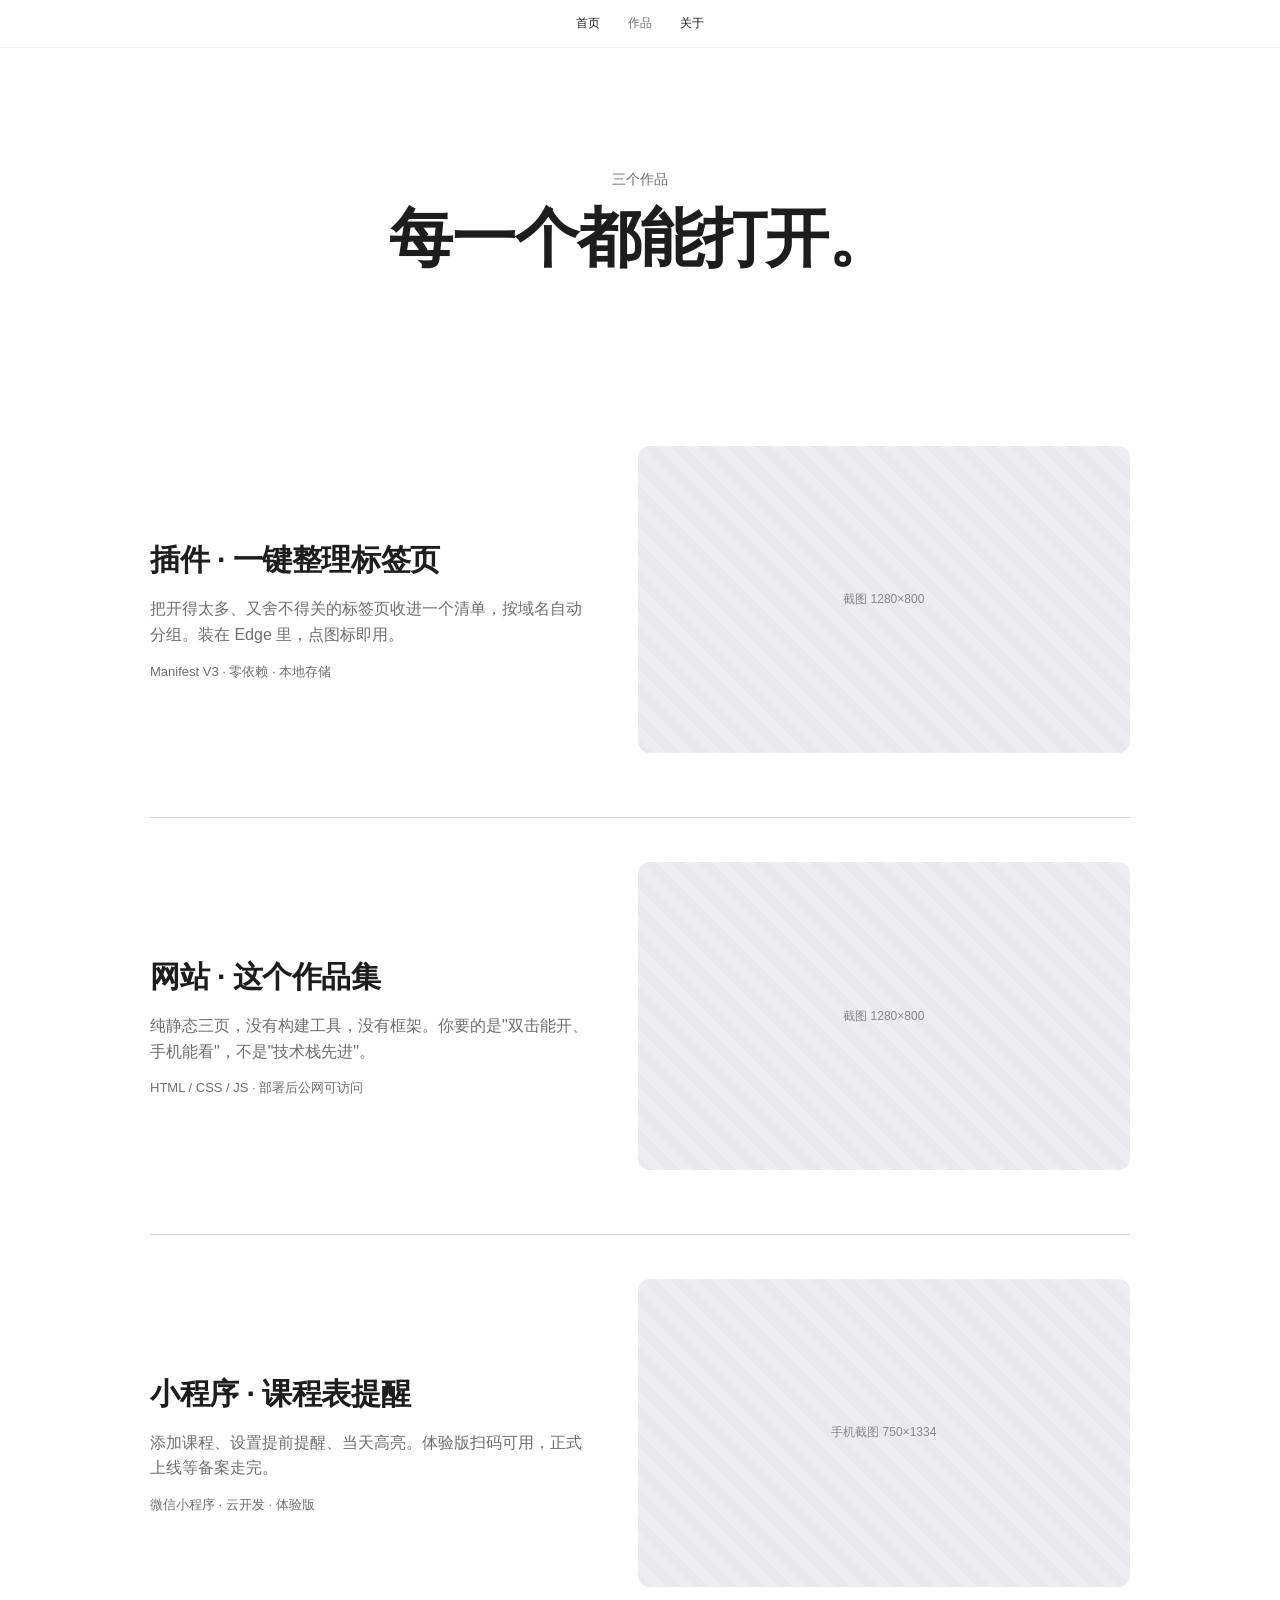
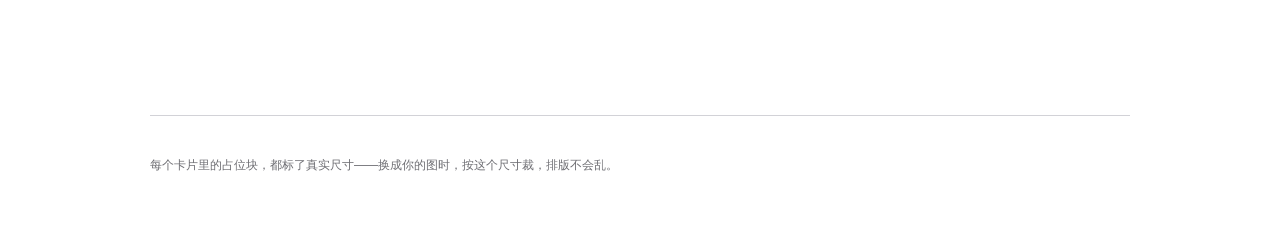
==== works.html @ 01006911 "作品集骨架 + 药丸画廊 demo（合作课 W2 第 3 步）" ====
<!DOCTYPE html>
<html lang="zh-CN">
<head>
<meta charset="UTF-8">
<meta name="viewport" content="width=device-width, initial-scale=1">
<title>作品 · 我的作品集</title>
<link rel="stylesheet" href="assets/style.css">
<link rel="icon" href="data:image/svg+xml,%3Csvg xmlns='http://www.w3.org/2000/svg' viewBox='0 0 32 32'%3E%3Crect width='32' height='32' rx='8' fill='%230071e3'/%3E%3C/svg%3E">
</head>
<body>

<nav class="nav">
  <a href="index.html">首页</a>
  <a href="works.html" aria-current="page">作品</a>
  <a href="about.html">关于</a>
</nav>

<header class="hero wrap" style="padding-bottom:64px">
  <div class="eyebrow">三个作品</div>
  <h1>每一个都能打开。</h1>
</header>

<main class="wrap section--tight">

  <div class="row">
    <div>
      <h2>插件 · 一键整理标签页</h2>
      <p>把开得太多、又舍不得关的标签页收进一个清单，按域名自动分组。装在 Edge 里，点图标即用。</p>
      <p class="meta" style="margin-top:14px;font-size:13px">Manifest V3 · 零依赖 · 本地存储</p>
    </div>
    <div class="ph" style="aspect-ratio:16/10">截图 1280×800</div>
  </div>

  <div class="row">
    <div>
      <h2>网站 · 这个作品集</h2>
      <p>纯静态三页，没有构建工具，没有框架。你要的是"双击能开、手机能看"，不是"技术栈先进"。</p>
      <p class="meta" style="margin-top:14px;font-size:13px">HTML / CSS / JS · 部署后公网可访问</p>
    </div>
    <div class="ph" style="aspect-ratio:16/10">截图 1280×800</div>
  </div>

  <div class="row">
    <div>
      <h2>小程序 · 课程表提醒</h2>
      <p>添加课程、设置提前提醒、当天高亮。体验版扫码可用，正式上线等备案走完。</p>
      <p class="meta" style="margin-top:14px;font-size:13px">微信小程序 · 云开发 · 体验版</p>
    </div>
    <div class="ph" style="aspect-ratio:16/10">手机截图 750×1334</div>
  </div>

</main>

<footer class="foot wrap">
  每个卡片里的占位块，都标了真实尺寸——换成你的图时，按这个尺寸裁，排版不会乱。
</footer>

</body>
</html>
---- assets/style.css ----
/* ==========================================================
   手感令牌 —— 全部数值来自 apple.com.cn/store 实测
   规则：1) 只动 opacity / transform  2) 一屏最多 2 种时长
        3) 用 transition 不用 animation（可被打断）
   ========================================================== */
:root {
  --ease-apple: cubic-bezier(0.4, 0, 0.6, 1);
  --t-fast: 100ms;   /* 按压 */
  --t-base: 240ms;   /* 淡入 + 位移 */
  --t-slow: 320ms;   /* hover 变色、弹层 */
  --t-page: 400ms;   /* 页面切换（苹果没有，我们自己加） */

  --ink: #1d1d1f;
  --ink-2: #6e6e73;
  --line: #d2d2d7;
  --bg-soft: #f5f5f7;
  --accent: #0071e3;
  --radius: 18px;
}

* { box-sizing: border-box; margin: 0; padding: 0; }

html { scroll-behavior: smooth; }

body {
  /* Windows 上没有 SF Pro / PingFang，按实测字体栈回退到 Segoe UI + 雅黑 */
  font-family: "SF Pro SC", "SF Pro Text", -apple-system, "Segoe UI",
               "PingFang SC", "Microsoft YaHei", Helvetica, Arial, sans-serif;
  font-size: 17px;          /* 实测：苹果正文不是 16px */
  line-height: 1.6;
  color: var(--ink);
  background: #fff;
  -webkit-font-smoothing: antialiased;
}

/* ---------- 导航 ---------- */
.nav {
  position: sticky; top: 0; z-index: 10;
  height: 48px;
  display: flex; align-items: center; justify-content: center;
  gap: 28px;
  background: rgba(255, 255, 255, 0.85);
  backdrop-filter: saturate(180%) blur(20px);
  border-bottom: 1px solid rgba(0, 0, 0, 0.06);
}
.nav a {
  font-size: 12px;
  color: var(--ink);
  text-decoration: none;
  transition: color var(--t-slow) var(--ease-apple),
              opacity var(--t-slow) var(--ease-apple);
}
.nav a:hover { color: var(--accent); }
.nav a[aria-current="page"] { color: var(--ink-2); }

/* ---------- 通用容器 ---------- */
.wrap { max-width: 980px; margin: 0 auto; padding: 0 24px; }
.section { padding: 96px 0; }
.section--tight { padding: 64px 0; }

/* ---------- 首屏 ---------- */
.hero {
  padding: 120px 0 96px;
  text-align: center;
}
.hero .eyebrow {
  font-size: 14px; color: var(--ink-2); letter-spacing: 0.01em;
  margin-bottom: 14px;
}
.hero h1 {
  font-size: clamp(34px, 6vw, 64px);
  line-height: 1.08;
  letter-spacing: -0.02em;
  font-weight: 600;
  max-width: 16em;
  margin: 0 auto;
}
.hero p.sub {
  margin: 22px auto 0;
  max-width: 30em;
  color: var(--ink-2);
  font-size: 19px;
}
.actions { margin-top: 34px; display: flex; gap: 14px; justify-content: center; flex-wrap: wrap; }

/* ---------- 按钮 ---------- */
.btn {
  display: inline-block;
  padding: 11px 22px;
  border-radius: 980px;
  font-size: 15px;
  text-decoration: none;
  transition: opacity var(--t-slow) var(--ease-apple),
              transform var(--t-fast) var(--ease-apple),
              background-color var(--t-slow) var(--ease-apple);
}
.btn:active { transform: scale(0.97); }
.btn--primary { background: var(--accent); color: #fff; }
.btn--primary:hover { opacity: 0.88; }
.btn--ghost { color: var(--accent); }
.btn--ghost:hover { background: rgba(0, 113, 227, 0.06); }

/* ---------- 卡片 ---------- */
.grid { display: grid; grid-template-columns: repeat(3, 1fr); gap: 16px; }
.card {
  background: var(--bg-soft);
  border-radius: var(--radius);
  padding: 28px 24px 30px;
  transition: transform var(--t-base) var(--ease-apple),
              opacity var(--t-base) var(--ease-apple);
}
.card:hover { transform: translateY(-4px); }
.card h3 { font-size: 21px; letter-spacing: -0.01em; margin-bottom: 8px; font-weight: 600; }
.card p { font-size: 14px; color: var(--ink-2); }
.card .meta { margin-top: 16px; font-size: 12px; color: var(--ink-2); }

/* 占位图：图还没到位时用它，标注真实尺寸，最后替换 */
.ph {
  width: 100%; aspect-ratio: 4 / 3;
  border-radius: 12px;
  margin-bottom: 20px;
  display: flex; align-items: center; justify-content: center;
  font-size: 12px; color: #86868b;
  background: repeating-linear-gradient(45deg, #e8e8ed 0 10px, #ededf2 10px 20px);
}

/* ---------- 列表页 ---------- */
.row {
  display: grid; grid-template-columns: 1fr 1.1fr; gap: 40px; align-items: center;
  padding: 44px 0;
  border-bottom: 1px solid var(--line);
}
.row:last-child { border-bottom: 0; }
.row h2 { font-size: 30px; letter-spacing: -0.015em; font-weight: 600; margin-bottom: 12px; }
.row p { color: var(--ink-2); font-size: 16px; }

/* ---------- 页脚 ---------- */
.foot {
  border-top: 1px solid var(--line);
  padding: 40px 0 60px;
  font-size: 12px;
  color: var(--ink-2);
}

/* ---------- 手机 ---------- */
@media (max-width: 734px) {
  body { font-size: 16px; }
  .section { padding: 64px 0; }
  .hero { padding: 72px 0 56px; }
  .grid { grid-template-columns: 1fr; }
  .row { grid-template-columns: 1fr; gap: 20px; padding: 32px 0; }
  .row h2 { font-size: 24px; }
  .nav { gap: 18px; }
}

/* ==========================================================
   第 ② 步：页面切换过渡（已开启）
   跨文档 View Transitions；不支持的浏览器自动降级为直接切换。
   注意：必须用 http 打开（双击「启动.bat」），file:// 下不生效。
   ========================================================== */
@view-transition { navigation: auto; }

::view-transition-old(root) {
  animation: 150ms var(--ease-apple) both fade-out;
}
::view-transition-new(root) {
  animation: 250ms var(--ease-apple) both fade-in-up;
}
@keyframes fade-out { to { opacity: 0; } }
@keyframes fade-in-up { from { opacity: 0; transform: translateY(8px); } }

@media (prefers-reduced-motion: reduce) {
  ::view-transition-old(root),
  ::view-transition-new(root) { animation: none; }
}
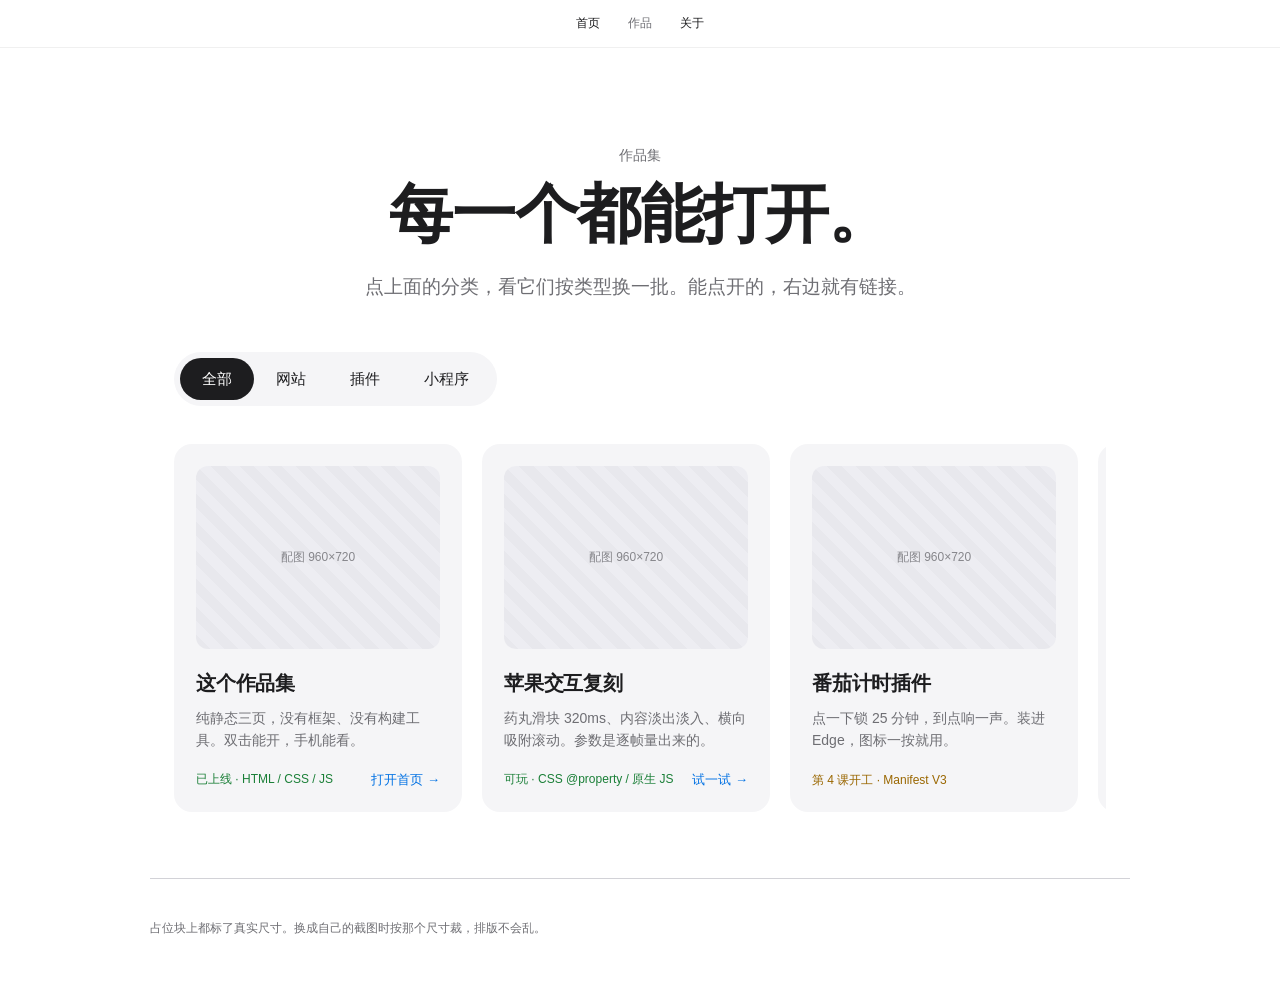
==== commit 43ab1850: "作品页改成分类药丸 + 横向卡片画廊（复刻苹果交互）" ====
--- a/works.html
+++ b/works.html
@@ -15,45 +15,150 @@
   <a href="about.html">关于</a>
 </nav>
 
-<header class="hero wrap" style="padding-bottom:64px">
-  <div class="eyebrow">三个作品</div>
+<header class="hero wrap" style="padding:96px 0 24px">
+  <div class="eyebrow">作品集</div>
   <h1>每一个都能打开。</h1>
+  <p class="sub">点上面的分类，看它们按类型换一批。能点开的，右边就有链接。</p>
 </header>
 
-<main class="wrap section--tight">
+<main class="wrap">
 
-  <div class="row">
-    <div>
-      <h2>插件 · 一键整理标签页</h2>
-      <p>把开得太多、又舍不得关的标签页收进一个清单，按域名自动分组。装在 Edge 里，点图标即用。</p>
-      <p class="meta" style="margin-top:14px;font-size:13px">Manifest V3 · 零依赖 · 本地存储</p>
+  <div class="gw-bar">
+    <div class="gw-bar-inner" role="tablist" aria-label="作品分类">
+      <button role="tab" id="tab-all"    aria-selected="true"  aria-controls="gw-panel">全部</button>
+      <button role="tab" id="tab-site"   aria-selected="false" aria-controls="gw-panel">网站</button>
+      <button role="tab" id="tab-plugin" aria-selected="false" aria-controls="gw-panel">插件</button>
+      <button role="tab" id="tab-mini"   aria-selected="false" aria-controls="gw-panel">小程序</button>
     </div>
-    <div class="ph" style="aspect-ratio:16/10">截图 1280×800</div>
   </div>
 
-  <div class="row">
-    <div>
-      <h2>网站 · 这个作品集</h2>
-      <p>纯静态三页，没有构建工具，没有框架。你要的是"双击能开、手机能看"，不是"技术栈先进"。</p>
-      <p class="meta" style="margin-top:14px;font-size:13px">HTML / CSS / JS · 部署后公网可访问</p>
+  <div class="gw-stage" id="gw-stage">
+    <div class="gw-panel" id="gw-panel">
+      <div class="gw-track" id="gw-track"><!-- 卡片由 JS 生成 --></div>
     </div>
-    <div class="ph" style="aspect-ratio:16/10">截图 1280×800</div>
-  </div>
-
-  <div class="row">
-    <div>
-      <h2>小程序 · 课程表提醒</h2>
-      <p>添加课程、设置提前提醒、当天高亮。体验版扫码可用，正式上线等备案走完。</p>
-      <p class="meta" style="margin-top:14px;font-size:13px">微信小程序 · 云开发 · 体验版</p>
-    </div>
-    <div class="ph" style="aspect-ratio:16/10">手机截图 750×1334</div>
   </div>
 
 </main>
 
-<footer class="foot wrap">
-  每个卡片里的占位块，都标了真实尺寸——换成你的图时，按这个尺寸裁，排版不会乱。
+<footer class="foot wrap" style="margin-top:56px">
+  占位块上都标了真实尺寸。换成自己的截图时按那个尺寸裁，排版不会乱。
 </footer>
 
+<script>
+// ---------- 作品数据：改这里就是改作品页 ----------
+const WORKS = [
+  {
+    cat: "site",
+    title: "这个作品集",
+    desc: "纯静态三页，没有框架、没有构建工具。双击能开，手机能看。",
+    tag: "HTML / CSS / JS",
+    status: "已上线",
+    state: "done",
+    href: "index.html",
+    linkText: "打开首页"
+  },
+  {
+    cat: "site",
+    title: "苹果交互复刻",
+    desc: "药丸滑块 320ms、内容淡出淡入、横向吸附滚动。参数是逐帧量出来的。",
+    tag: "CSS @property / 原生 JS",
+    status: "可玩",
+    state: "done",
+    href: "demo-tabs.html",
+    linkText: "试一试"
+  },
+  {
+    cat: "plugin",
+    title: "番茄计时插件",
+    desc: "点一下锁 25 分钟，到点响一声。装进 Edge，图标一按就用。",
+    tag: "Manifest V3",
+    status: "第 4 课开工",
+    state: "doing",
+    href: "",
+    linkText: ""
+  },
+  {
+    cat: "mini",
+    title: "二手书流转",
+    desc: "拍照上传，别人扫码看详情。体验版扫码可用，不背备案。",
+    tag: "微信小程序",
+    status: "第 10 课开工",
+    state: "doing",
+    href: "",
+    linkText: ""
+  }
+];
+
+const track = document.getElementById("gw-track");
+const stage = document.getElementById("gw-stage");
+const panel = document.getElementById("gw-panel");
+const bar   = document.querySelector(".gw-bar-inner");
+const tabs  = [...document.querySelectorAll('[role="tab"]')];
+
+function render(cat) {
+  const list = cat === "all" ? WORKS : WORKS.filter(w => w.cat === cat);
+  track.innerHTML = list.map(w => `
+    <article class="gw-card">
+      <div class="gw-thumb">配图 960×720</div>
+      <h3>${w.title}</h3>
+      <p>${w.desc}</p>
+      <div class="gw-meta">
+        <span class="gw-status--${w.state}">${w.status} · ${w.tag}</span>
+        ${w.href ? `<a class="gw-open" href="${w.href}">${w.linkText} →</a>` : ""}
+      </div>
+    </article>`).join("");
+  track.scrollLeft = 0;
+}
+
+function movePill(btn) {
+  bar.style.setProperty("--pill-left", btn.offsetLeft + "px");
+  bar.style.setProperty("--pill-width", btn.offsetWidth + "px");
+}
+
+let current = "all";
+
+function switchTo(cat) {
+  if (cat === current) return;
+  const h0 = stage.getBoundingClientRect().height;
+  stage.style.height = h0 + "px";
+  void stage.offsetHeight;
+  panel.classList.add("is-out");            // 先淡出 150ms
+  setTimeout(() => {
+    render(cat);
+    current = cat;
+    stage.style.height = "auto";            // 量新高度
+    const h1 = stage.getBoundingClientRect().height;
+    stage.style.height = h0 + "px";
+    void stage.offsetHeight;
+    stage.style.height = h1 + "px";         // 900ms 缓过去
+    panel.classList.remove("is-out");       // 再淡入 300ms
+  }, 150);
+}
+
+tabs.forEach(btn => btn.addEventListener("click", () => {
+  const cat = btn.id.replace("tab-", "");
+  if (cat === current) return;
+  tabs.forEach(t => t.setAttribute("aria-selected", String(t === btn)));
+  movePill(btn);
+  switchTo(cat);
+}));
+
+bar.addEventListener("keydown", e => {
+  if (e.key !== "ArrowLeft" && e.key !== "ArrowRight") return;
+  const i = tabs.findIndex(t => t.getAttribute("aria-selected") === "true");
+  const next = tabs[(i + (e.key === "ArrowRight" ? 1 : tabs.length - 1)) % tabs.length];
+  next.focus(); next.click();
+});
+
+render("all");
+requestAnimationFrame(() => movePill(tabs[0]));
+window.addEventListener("resize", () => {
+  const active = tabs.find(t => t.getAttribute("aria-selected") === "true");
+  bar.style.transition = "none";
+  movePill(active);
+  stage.style.height = "auto";          // 窗口变了，高度交还给内容自己算
+  requestAnimationFrame(() => { bar.style.transition = ""; });
+});
+</script>
 </body>
 </html>
--- a/assets/style.css
+++ b/assets/style.css
@@ -173,3 +173,98 @@
   ::view-transition-old(root),
   ::view-transition-new(root) { animation: none; }
 }
+
+/* ==========================================================
+   作品画廊：分类药丸 + 横滑卡片
+   数值来自 apple.com.cn/mac 实测：药丸 320ms、淡出 150ms + 淡入 300ms
+   ========================================================== */
+@property --pill-left  { syntax: '<length>'; inherits: true; initial-value: 0px; }
+@property --pill-width { syntax: '<length>'; inherits: true; initial-value: 0px; }
+
+:root {
+  --ease-switch: cubic-bezier(0.4, 0, 0.2, 1);
+  --ease-height: cubic-bezier(0.25, 0.1, 0.25, 1);
+}
+
+.gw-bar { margin: 26px 0 34px; }
+.gw-bar-inner {
+  position: relative;
+  display: inline-flex;
+  padding: 6px;
+  border-radius: 980px;
+  background: var(--bg-soft);
+}
+.gw-bar-inner::before {
+  content: "";
+  position: absolute;
+  top: 6px;
+  left: var(--pill-left);
+  width: var(--pill-width);
+  height: calc(100% - 12px);
+  border-radius: 980px;
+  background: var(--ink);
+  transition: --pill-left 320ms var(--ease-switch),
+              --pill-width 320ms var(--ease-switch);
+}
+.gw-bar button {
+  position: relative; z-index: 1;
+  appearance: none; border: 0; background: none; cursor: pointer;
+  font: inherit; font-size: 15px;
+  padding: 9px 22px; border-radius: 980px;
+  color: var(--ink);
+  transition: color 160ms var(--ease-apple), opacity 100ms var(--ease-apple);
+}
+.gw-bar button[aria-selected="true"] { color: #fff; }
+.gw-bar button:hover { opacity: 0.7; }
+.gw-bar button[aria-selected="true"]:hover { opacity: 1; }
+
+.gw-stage { overflow: hidden; transition: height 900ms var(--ease-height); }
+.gw-panel { transition: opacity 300ms var(--ease-apple); }
+.gw-panel.is-out { opacity: 0; transition-duration: 150ms; }
+
+.gw-track {
+  display: flex; gap: 20px;
+  overflow-x: auto;
+  scroll-snap-type: x mandatory;
+  scrollbar-width: none;
+  padding: 4px 0 10px;
+}
+.gw-track::-webkit-scrollbar { display: none; }
+
+.gw-card {
+  flex: 0 0 288px;
+  scroll-snap-align: start;
+  display: flex; flex-direction: column;
+  background: var(--bg-soft);
+  border-radius: 18px;
+  padding: 22px;
+  transition: transform 240ms var(--ease-apple);
+}
+.gw-card:hover { transform: translateY(-3px); }
+.gw-thumb {
+  width: 100%; aspect-ratio: 4 / 3;
+  border-radius: 12px; margin-bottom: 18px;
+  display: flex; align-items: center; justify-content: center;
+  font-size: 12px; color: #86868b;
+  background: repeating-linear-gradient(45deg, #e8e8ed 0 10px, #ededf2 10px 20px);
+}
+.gw-card h3 { font-size: 20px; font-weight: 600; letter-spacing: -0.01em; }
+.gw-card p { margin-top: 8px; font-size: 14px; color: var(--ink-2); }
+.gw-meta {
+  margin-top: auto; padding-top: 18px;
+  display: flex; align-items: center; justify-content: space-between;
+  font-size: 12px; color: var(--ink-2);
+}
+.gw-status--done { color: #1a7f37; }
+.gw-status--doing { color: #9a6700; }
+.gw-open { color: var(--accent); text-decoration: none; font-size: 13px; }
+.gw-open:hover { text-decoration: underline; }
+
+@media (max-width: 734px) {
+  .gw-bar button { font-size: 14px; padding: 8px 15px; }
+  .gw-card { flex: 0 0 78vw; }
+}
+
+@media (prefers-reduced-motion: reduce) {
+  .gw-bar-inner::before, .gw-stage, .gw-panel, .gw-card { transition: none; }
+}
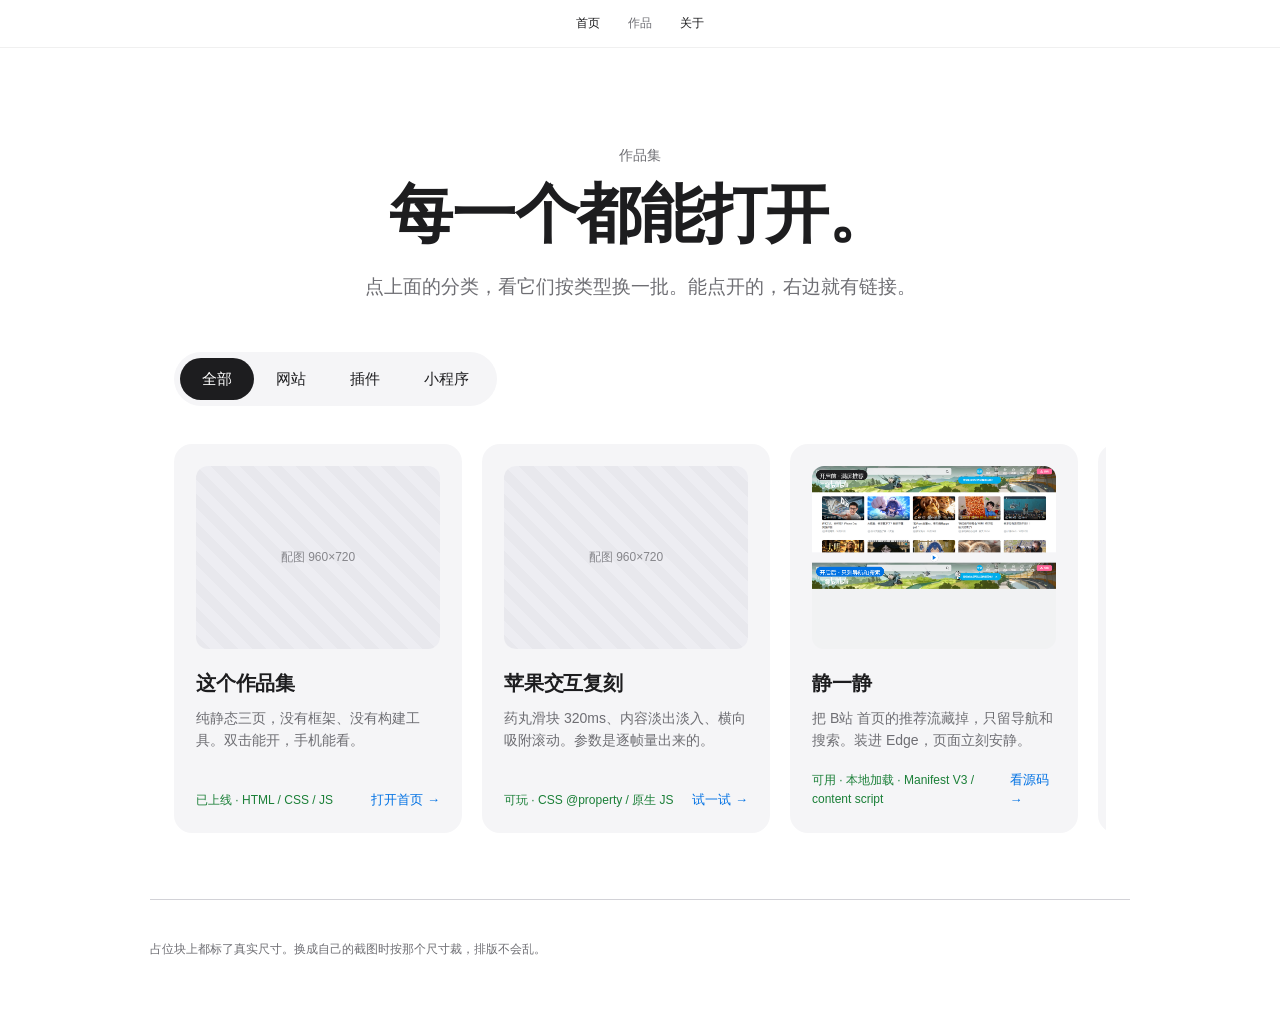
==== commit 05c840b8: "作品页：插件卡换成真做出来的「静一静」，配前后对比图" ====
--- a/works.html
+++ b/works.html
@@ -69,13 +69,14 @@
   },
   {
     cat: "plugin",
-    title: "番茄计时插件",
-    desc: "点一下锁 25 分钟，到点响一声。装进 Edge，图标一按就用。",
-    tag: "Manifest V3",
-    status: "第 4 课开工",
-    state: "doing",
-    href: "",
-    linkText: ""
+    title: "静一静",
+    desc: "把 B站 首页的推荐流藏掉，只留导航和搜索。装进 Edge，页面立刻安静。",
+    tag: "Manifest V3 / content script",
+    status: "可用 · 本地加载",
+    state: "done",
+    img: "assets/works/bili-quiet.png",
+    href: "https://github.com/1909199162-maker/bili-quiet",
+    linkText: "看源码"
   },
   {
     cat: "mini",
@@ -99,7 +100,7 @@
   const list = cat === "all" ? WORKS : WORKS.filter(w => w.cat === cat);
   track.innerHTML = list.map(w => `
     <article class="gw-card">
-      <div class="gw-thumb">配图 960×720</div>
+      <div class="gw-thumb">${w.img ? `<img src="${w.img}" alt="${w.title} 截图" loading="lazy">` : "配图 960×720"}</div>
       <h3>${w.title}</h3>
       <p>${w.desc}</p>
       <div class="gw-meta">
--- a/assets/style.css
+++ b/assets/style.css
@@ -247,7 +247,9 @@
   display: flex; align-items: center; justify-content: center;
   font-size: 12px; color: #86868b;
   background: repeating-linear-gradient(45deg, #e8e8ed 0 10px, #ededf2 10px 20px);
-}
+  overflow: hidden;
+}
+.gw-thumb img { width: 100%; height: 100%; object-fit: cover; display: block; }
 .gw-card h3 { font-size: 20px; font-weight: 600; letter-spacing: -0.01em; }
 .gw-card p { margin-top: 8px; font-size: 14px; color: var(--ink-2); }
 .gw-meta {
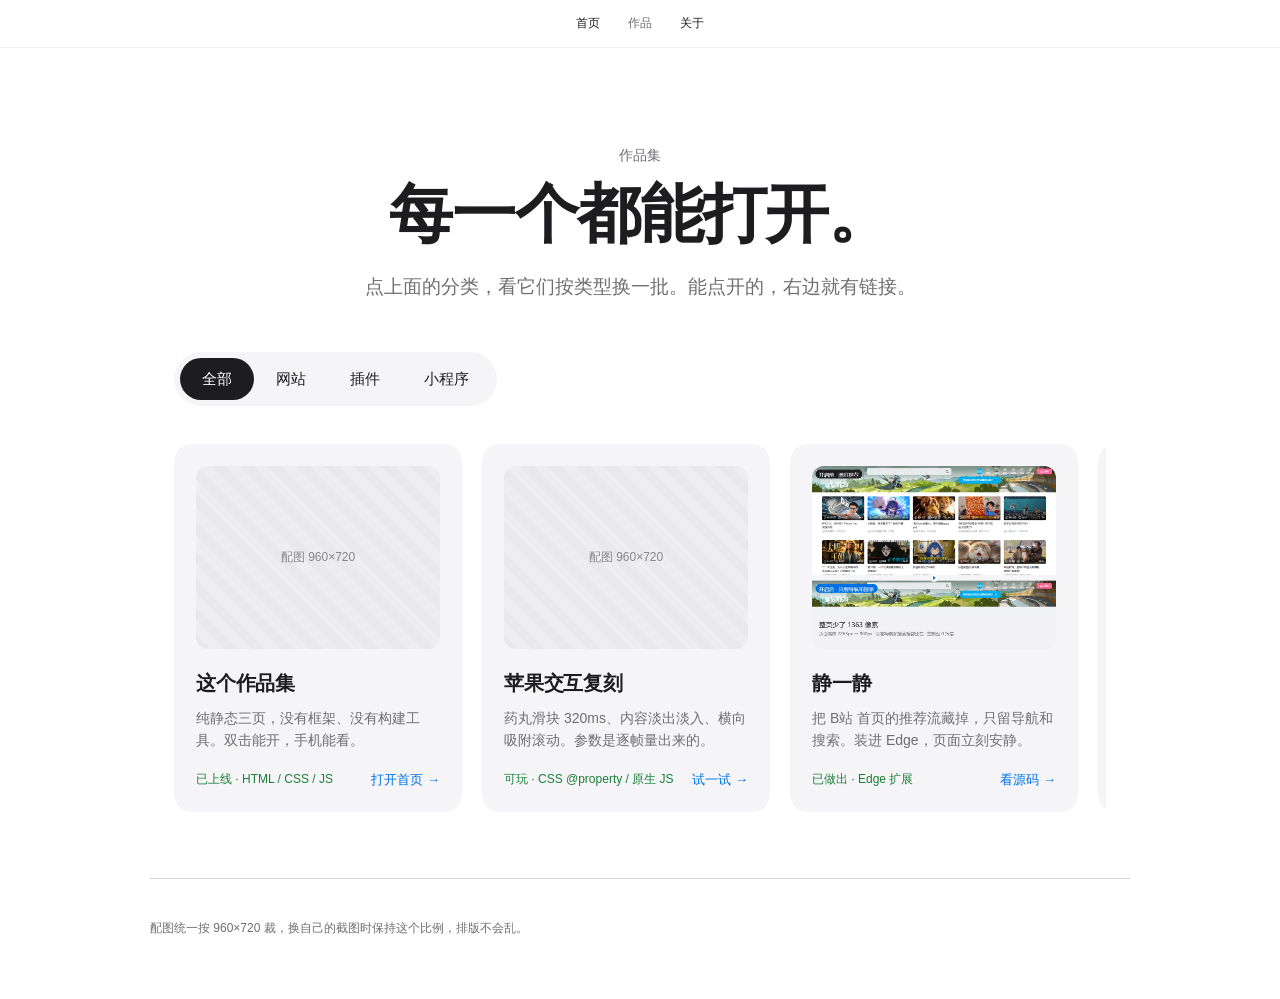
==== commit 6f0d01aa: "插件卡配图改为前后对比 + 数据条，压缩元信息避免换行" ====
--- a/works.html
+++ b/works.html
@@ -41,7 +41,7 @@
 </main>
 
 <footer class="foot wrap" style="margin-top:56px">
-  占位块上都标了真实尺寸。换成自己的截图时按那个尺寸裁，排版不会乱。
+  配图统一按 960×720 裁，换自己的截图时保持这个比例，排版不会乱。
 </footer>
 
 <script>
@@ -71,8 +71,8 @@
     cat: "plugin",
     title: "静一静",
     desc: "把 B站 首页的推荐流藏掉，只留导航和搜索。装进 Edge，页面立刻安静。",
-    tag: "Manifest V3 / content script",
-    status: "可用 · 本地加载",
+    tag: "Edge 扩展",
+    status: "已做出",
     state: "done",
     img: "assets/works/bili-quiet.png",
     href: "https://github.com/1909199162-maker/bili-quiet",
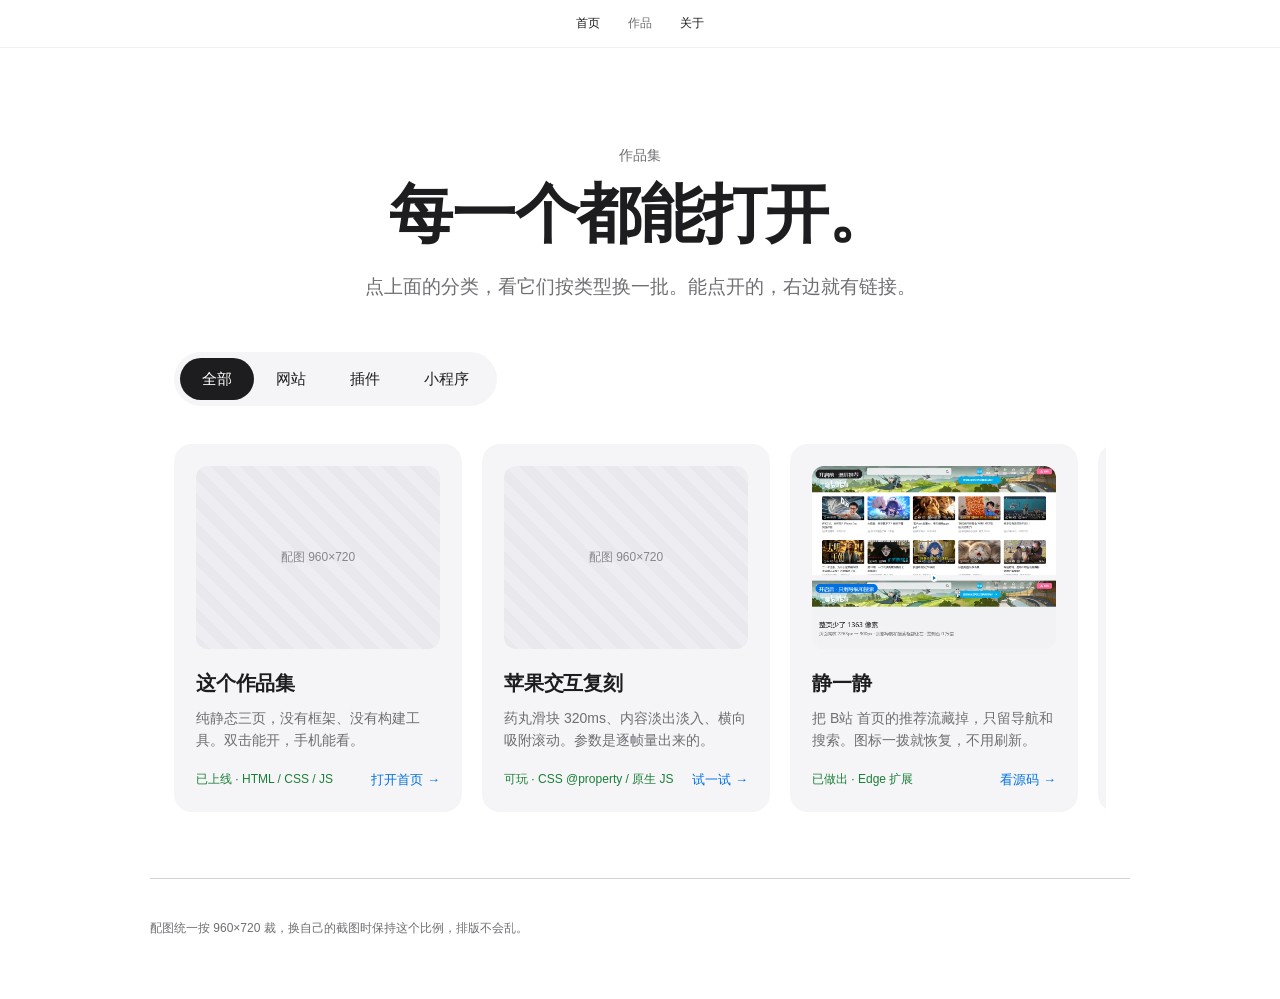
==== commit 3be7b384: "插件卡文案更新：提到开关" ====
--- a/works.html
+++ b/works.html
@@ -70,7 +70,7 @@
   {
     cat: "plugin",
     title: "静一静",
-    desc: "把 B站 首页的推荐流藏掉，只留导航和搜索。装进 Edge，页面立刻安静。",
+    desc: "把 B站 首页的推荐流藏掉，只留导航和搜索。图标一拨就恢复，不用刷新。",
     tag: "Edge 扩展",
     status: "已做出",
     state: "done",
